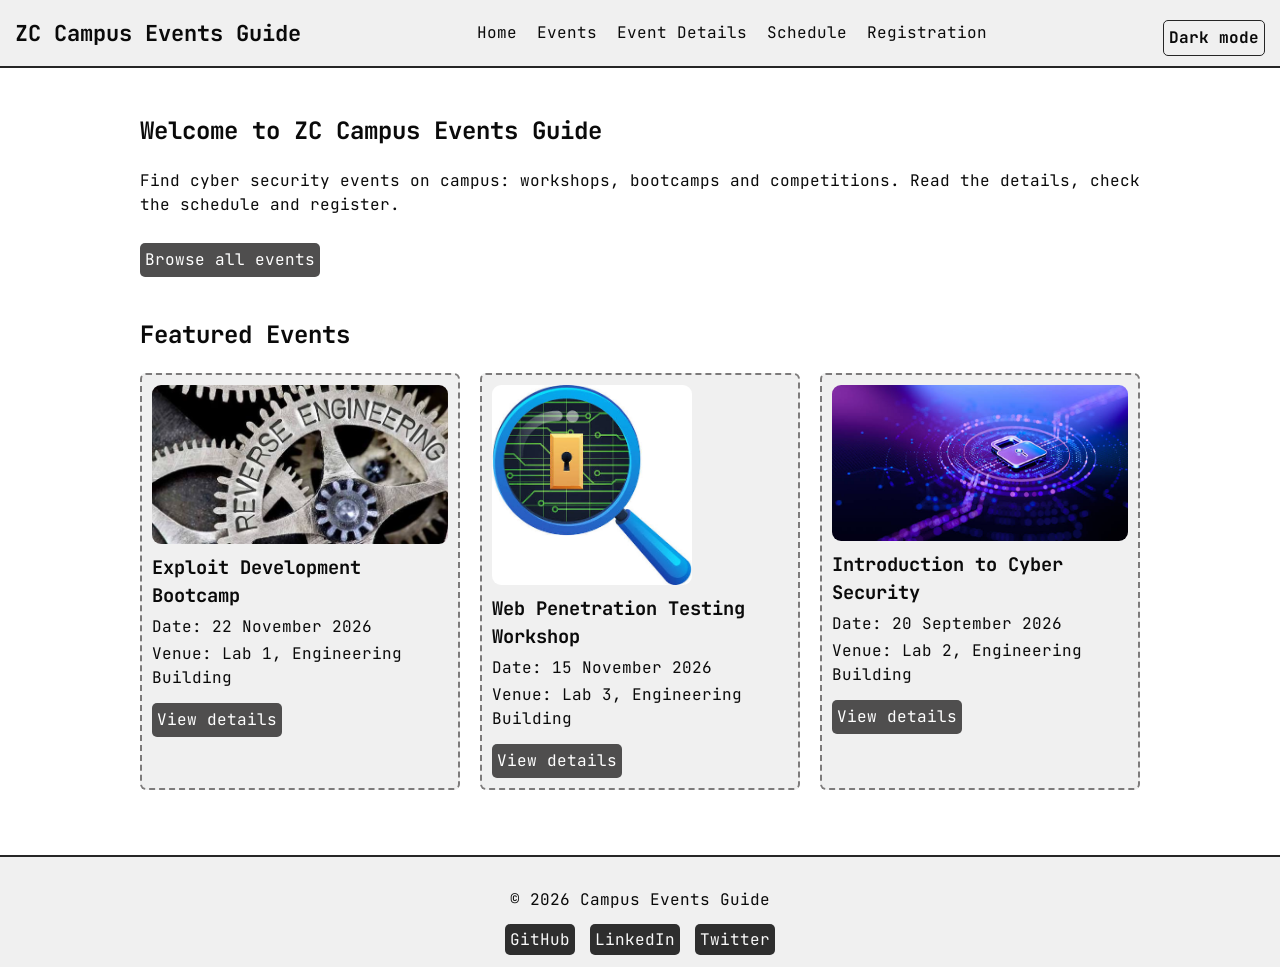
==== index.html @ 377fcbc0 "V1 of Assignment 1" ====
<!DOCTYPE html>
<html lang="en">

<head>
    <meta charset="UTF-8">
    <meta name="viewport" content="width=device-width, initial-scale=1.0">
    <title>Home - Campus Events Guide</title>
    <link rel="stylesheet" href="style.css">
    <link rel="preconnect" href="https://fonts.googleapis.com">
    <link rel="preconnect" href="https://fonts.gstatic.com" crossorigin>
    <link href="https://fonts.googleapis.com/css2?family=JetBrains+Mono:ital,wght@0,100..800;1,100..800&display=swap"
        rel="stylesheet">

</head>

<body>

    <!-- Checkbox must come before #page because the CSS uses ~#page -->
    <input type="checkbox" id="dark-toggle">

    <div id="page">
        <header>
            <p class="site-name">ZC Campus Events Guide</p>
            <nav>
                <ul>
                    <li><a href="index.html">Home</a></li>
                    <li><a href="events.html">Events</a></li>
                    <li><a href="event-details.html">Event Details</a></li>
                    <li><a href="schedule.html">Schedule</a></li>
                    <li><a href="registration.html">Registration</a></li>
                </ul>
            </nav>
            <label for="dark-toggle" class="toggle-label">Dark mode</label>
        </header>

        <main>
            <section>
                <h1>Welcome to ZC Campus Events Guide</h1>
                <p>Find cyber security events on campus: workshops, bootcamps and competitions. Read the details, check
                    the schedule and register.</p>
                <a class="button" href="events.html">Browse all events</a>
            </section>

            <section>
                <h2>Featured Events</h2>
                <div class="cards">
                    <article class="card">
                        <img src="assets/re.jpeg" alt="Poster for the Exploit Development Bootcamp">
                        <h3>Exploit Development Bootcamp</h3>
                        <p>Date: 22 November 2026</p>
                        <p>Venue: Lab 1, Engineering Building</p>
                        <a class="button" href="event-details.html">View details</a>
                    </article>
                    <article class="card">
                        <img src="assets/pentest.jpeg" alt="Poster for the Web Penetration Testing Workshop">
                        <h3>Web Penetration Testing Workshop</h3>
                        <p>Date: 15 November 2026</p>
                        <p>Venue: Lab 3, Engineering Building</p>
                        <a class="button" href="event-details.html">View details</a>
                    </article>
                    <article class="card">
                        <img src="assets/cybersec.jpeg" alt="Poster for the Introduction to Cyber Security">
                        <h3>Introduction to Cyber Security</h3>
                        <p>Date: 20 September 2026</p>
                        <p>Venue: Lab 2, Engineering Building</p>
                        <a class="button" href="event-details.html">View details</a>
                    </article>
                </div>
            </section>
        </main>

        <footer>
            <p>&copy; 2026 Campus Events Guide</p>
            <ul class="social">
                <li><a href="https://github.com/YOURNAME">GitHub</a></li>
                <li><a href="https://linkedin.com/in/YOURNAME">LinkedIn</a></li>
                <li><a href="https://twitter.com/YOURNAME">Twitter</a></li>
            </ul>
        </footer>
    </div>
</body>

</html>
---- style.css ----
:root {
    --bg: #ffffff;
    --text: #0a0a0a;
    --box: #f0f0f0;
}

* {
    box-sizing: content-box;
    /* From Google Fonts */
    font-family: "JetBrains Mono", monospace;
}

body {
    margin: 0;
    line-height: 1.5;
    background-color: var(--bg);
    color: var(--text);
}

h1,
h2,
h3 {
    color: var(--text);
}

img {
    max-width: 100%;
    display: block;
}

main {
    max-width: 1000px;
    margin: 0 auto;
    padding: 15px;
}

section {
    margin-bottom: 40px;
}

header {
    background-color: var(--box);
    border-bottom: 2px solid #262626;
    padding: 10px 15px;
    display: flex;
    flex-wrap: wrap;
    align-items: center;
    justify-content: space-between;
    gap: 10px;
}

.site-name {
    margin: 0;
    font-size: 22px;
    font-weight: bold;
    color: var(--text);
}

nav ul {
    list-style: none;
    margin: 0;
    padding: 0;
    display: flex;
    flex-wrap: wrap;
    gap: 10px;
}

nav ul li a {
    color: var(--text);
    text-decoration: none;
    padding: 5px;
    border-radius: 5px;
    transition: background-color 0.5s, color 0.5s;
}

nav ul li a:hover {
    background-color: var(--text);
    color: var(--bg);
}

.toggle-label {
    border: 1px solid #262626;
    padding: 5px;
    border-radius: 5px;
    cursor: pointer;
    color: var(--text);
    transition: background-color 0.5s, color 0.5s;
}

.toggle-label:hover {
    background-color: var(--text);
    color: var(--bg);
}

.cards {
    display: grid;
    grid-template-columns: repeat(3, 1fr);
    gap: 20px;
}

.card {
    background-color: var(--box);
    border: 2px dashed #787676f5;
    border-radius: 6px;
    padding: 10px;
    transition: border-color 0.5s;
}

.card:hover {
    border-color: #1a1a1a;
    border-style: solid;
}

.card img {
    width: auto;
    height: auto;
    max-width: 100%;
    max-height: 200px;
    object-fit: cover;
    border-radius: 9px;
}

.card h3 {
    margin: 10px 0 5px;
}

.card p {
    margin: 3px 0;
}

.category {
    font-weight: bold;
}

.poster {
    width: auto;
    max-width: 500px;
    max-height: 300px;
    object-fit: contain;
    margin-bottom: 15px;
}

.button,
button {
    display: inline-block;
    background-color: #4f4e4e;
    color: #ffffff;
    border: none;
    padding: 5px 5px;
    margin-top: 10px;
    border-radius: 5px;
    font-size: 16px;
    text-decoration: none;
    cursor: pointer;
    transition: background-color 0.5s;
}

.button:hover,
button:hover {
    background-color: #1f1f1f;
}

.table-view {
    overflow-y: auto;
}

table {
    width: 100%;
    border-collapse: collapse;
}

th,
td {
    border: 1px solid #dddddd;
    padding: 8px;
    text-align: left;
}

th {
    background-color: var(--text);
    color: var(--bg);
    font-weight: bold;
}

.time {
    font-weight: bold;
}

form {
    max-width: 500px;
}

label {
    display: block;
    margin-top: 10px;
    font-weight: bold;
}

form label:has(input[type="radio"]),
form label:has(input[type="checkbox"]) {
    font-weight: normal;
}

input[type="text"],
input[type="email"],
input[type="url"],
input[type="number"],
input[type="date"],
input[type="time"],
input[type="file"],
select,
textarea {
    width: 100%;
    padding: 6px;
    margin-top: 4px;
    background-color: var(--bg);
    color: var(--text);
    border: 1px solid #d9d9d9;
    border-radius: 4px;
    font-size: 16px;
}

input:focus,
select:focus,
textarea:focus {
    border-color: #7e5555;
    outline: none;
}

input[type="range"] {
    width: 100%;
}

footer {
    background-color: var(--box);
    border-top: 2px solid #262626;
    padding: 15px;
    text-align: center;
}

.social {
    list-style: none;
    margin: 0;
    padding: 0;
    display: flex;
    justify-content: center;
    flex-wrap: wrap;
    gap: 15px;
}

.social a {
    background-color: #2e2e2e;
    color: #fafafa;
    text-decoration: none;
    border-radius: 5px;
    padding: 5px 5px;
    transition: background-color 0.5s;
}

.social a:hover {
    background-color: #0a0a0a;
}

/* Dark Mode */
#dark-toggle {
    display: none;
}

#dark-toggle:checked~#page {
    --bg: #0f0f0f;
    --text: #d9d7d7;
    --box: #1f1f1f;
    background-color: var(--bg);
    color: var(--text);
}

#dark-toggle:checked~#page header,
#dark-toggle:checked~#page .card,
#dark-toggle:checked~#page footer {
    border-color: #3a3a3a;
}

#dark-toggle:checked~#page header {
    border-bottom-color: #cfcfcf;
}

#dark-toggle:checked~#page footer {
    border-top-color: #cfcfcf;
}

#dark-toggle:checked~#page .toggle-label {
    border-color: #cfcfcf;
}

#dark-toggle:checked~#page input[type="text"],
#dark-toggle:checked~#page input[type="email"],
#dark-toggle:checked~#page input[type="url"],
#dark-toggle:checked~#page input[type="number"],
#dark-toggle:checked~#page input[type="date"],
#dark-toggle:checked~#page input[type="time"],
#dark-toggle:checked~#page input[type="file"],
#dark-toggle:checked~#page select,
#dark-toggle:checked~#page textarea {
    border-color: #3a3a3a;
}

#dark-toggle:checked~#page input:focus,
#dark-toggle:checked~#page select:focus,
#dark-toggle:checked~#page textarea:focus {
    border-color: #cfcfcf;
}

#dark-toggle:checked~#page th,
#dark-toggle:checked~#page td {
    border-color: #3a3a3a;
}

#dark-toggle:checked~#page .button,
#dark-toggle:checked~#page button {
    background-color: #cfcfcf;
    color: #161616;
}

#dark-toggle:checked~#page .button:hover,
#dark-toggle:checked~#page button:hover {
    background-color: #b5b5b5;
}

#dark-toggle:checked~#page .social a {
    background-color: #cfcfcf;
    color: #161616;
}

#dark-toggle:checked~#page .social a:hover {
    background-color: #b5b5b5;
}

/* Desktop is the default layout */
/* Phone */
@media (min-width: 375px) {
    .cards {
        grid-template-columns: 1fr;
    }
}

/* Tablet */
@media (min-width: 768px) {
    .cards {
        grid-template-columns: 1fr 1fr;
    }
}

/* Desktop */
@media (min-width: 1024px) {
    .cards {
        grid-template-columns: 1fr 1fr 1fr;
    }

    main {
        padding: 25px;
    }
}

video {
    width: 70%;
    height: auto;
    border-radius: 8px;
}
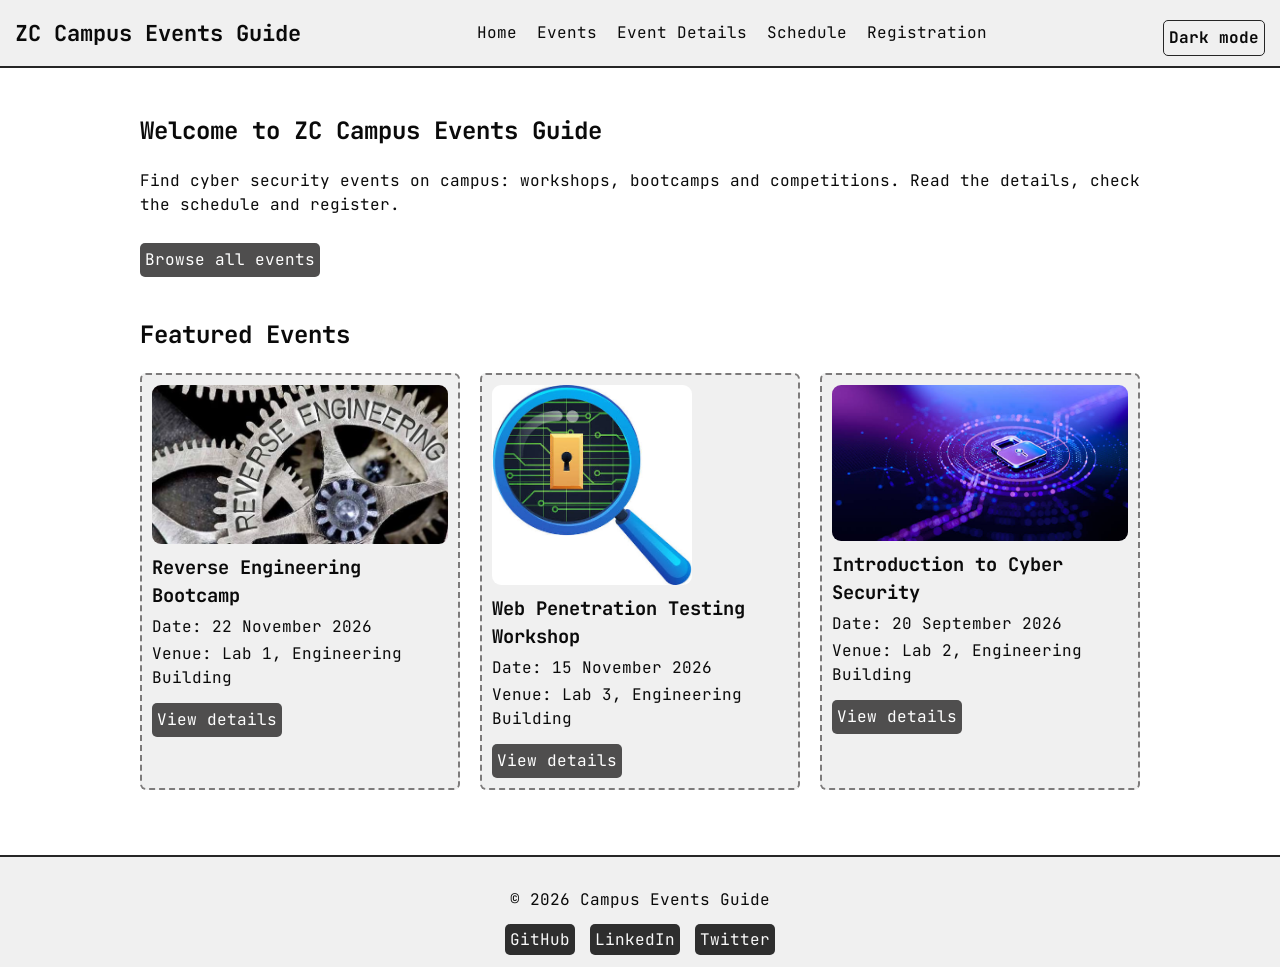
==== commit d8606fc5: "updated css coloring" ====
--- a/index.html
+++ b/index.html
@@ -15,7 +15,6 @@
 
 <body>
 
-    <!-- Checkbox must come before #page because the CSS uses ~#page -->
     <input type="checkbox" id="dark-toggle">
 
     <div id="page">
@@ -45,8 +44,8 @@
                 <h2>Featured Events</h2>
                 <div class="cards">
                     <article class="card">
-                        <img src="assets/re.jpeg" alt="Poster for the Exploit Development Bootcamp">
-                        <h3>Exploit Development Bootcamp</h3>
+                        <img src="assets/re.jpeg" alt="Poster for the Reverse Engineering Bootcamp">
+                        <h3>Reverse Engineering Bootcamp</h3>
                         <p>Date: 22 November 2026</p>
                         <p>Venue: Lab 1, Engineering Building</p>
                         <a class="button" href="event-details.html">View details</a>
@@ -72,9 +71,9 @@
         <footer>
             <p>&copy; 2026 Campus Events Guide</p>
             <ul class="social">
-                <li><a href="https://github.com/YOURNAME">GitHub</a></li>
-                <li><a href="https://linkedin.com/in/YOURNAME">LinkedIn</a></li>
-                <li><a href="https://twitter.com/YOURNAME">Twitter</a></li>
+                <li><a href="https://github.com/r4g4b">GitHub</a></li>
+                <li><a href="https://linkedin.com/in/ahmed-ragab12">LinkedIn</a></li>
+                <li><a href="https://twitter.com/r4g4b">Twitter</a></li>
             </ul>
         </footer>
     </div>
--- a/style.css
+++ b/style.css
@@ -2,6 +2,7 @@
     --bg: #ffffff;
     --text: #0a0a0a;
     --box: #f0f0f0;
+    --accent: #262626;
 }
 
 * {
@@ -40,7 +41,7 @@
 
 header {
     background-color: var(--box);
-    border-bottom: 2px solid #262626;
+    border-bottom: 2px solid var(--accent);
     padding: 10px 15px;
     display: flex;
     flex-wrap: wrap;
@@ -70,7 +71,6 @@
     text-decoration: none;
     padding: 5px;
     border-radius: 5px;
-    transition: background-color 0.5s, color 0.5s;
 }
 
 nav ul li a:hover {
@@ -79,16 +79,17 @@
 }
 
 .toggle-label {
-    border: 1px solid #262626;
+    border: 1px solid var(--accent);
     padding: 5px;
     border-radius: 5px;
     cursor: pointer;
     color: var(--text);
-    transition: background-color 0.5s, color 0.5s;
 }
 
 .toggle-label:hover {
+    /* updated */
     background-color: var(--text);
+    /* updated */
     color: var(--bg);
 }
 
@@ -99,11 +100,11 @@
 }
 
 .card {
+    /* updated */
     background-color: var(--box);
     border: 2px dashed #787676f5;
     border-radius: 6px;
     padding: 10px;
-    transition: border-color 0.5s;
 }
 
 .card:hover {
@@ -152,7 +153,6 @@
     font-size: 16px;
     text-decoration: none;
     cursor: pointer;
-    transition: background-color 0.5s;
 }
 
 .button:hover,
@@ -233,7 +233,7 @@
 
 footer {
     background-color: var(--box);
-    border-top: 2px solid #262626;
+    border-top: 2px solid var(--accent);
     padding: 15px;
     text-align: center;
 }
@@ -254,7 +254,6 @@
     text-decoration: none;
     border-radius: 5px;
     padding: 5px 5px;
-    transition: background-color 0.5s;
 }
 
 .social a:hover {
@@ -270,26 +269,13 @@
     --bg: #0f0f0f;
     --text: #d9d7d7;
     --box: #1f1f1f;
+    --accent: #cfcfcf;
     background-color: var(--bg);
     color: var(--text);
 }
 
-#dark-toggle:checked~#page header,
-#dark-toggle:checked~#page .card,
-#dark-toggle:checked~#page footer {
+#dark-toggle:checked~#page .card {
     border-color: #3a3a3a;
-}
-
-#dark-toggle:checked~#page header {
-    border-bottom-color: #cfcfcf;
-}
-
-#dark-toggle:checked~#page footer {
-    border-top-color: #cfcfcf;
-}
-
-#dark-toggle:checked~#page .toggle-label {
-    border-color: #cfcfcf;
 }
 
 #dark-toggle:checked~#page input[type="text"],
@@ -335,7 +321,6 @@
     background-color: #b5b5b5;
 }
 
-/* Desktop is the default layout */
 /* Phone */
 @media (min-width: 375px) {
     .cards {
